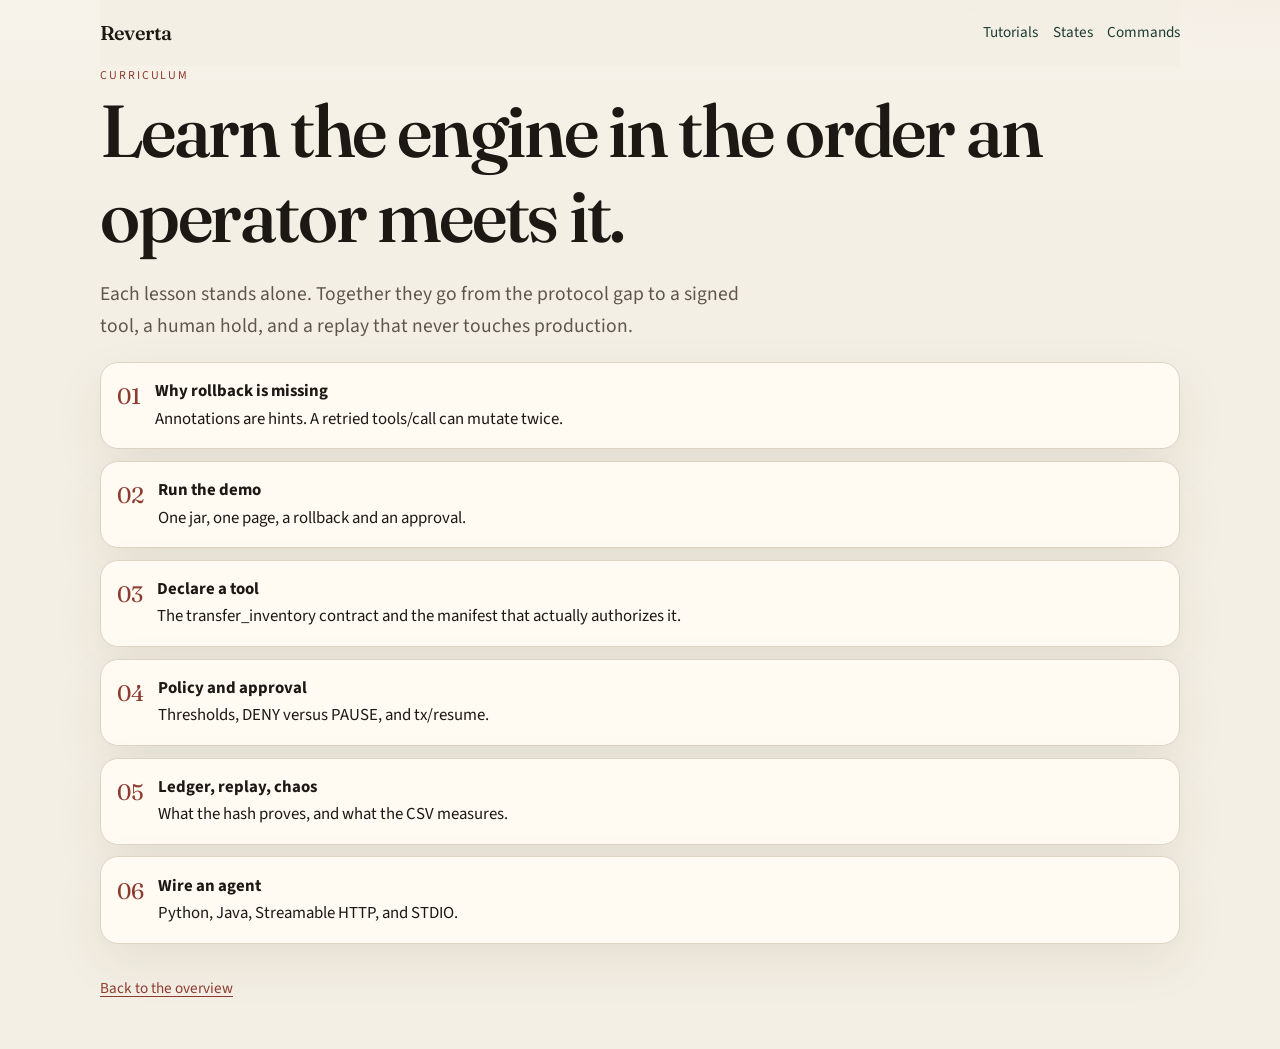
==== docs/tutorials/index.html @ 6c7f8542 "Publish the operator console and the documentation site. The demo shows each ledger hop, and the gui" ====
<!DOCTYPE html>
<html lang="en">
<head>
  <meta charset="utf-8">
  <meta name="viewport" content="width=device-width, initial-scale=1">
  <title>Tutorials — Reverta</title>
  <link rel="stylesheet" href="https://fonts.googleapis.com/css2?family=Fraunces:opsz,wght@9..144,560&family=Source+Sans+3:wght@400;600&display=swap">
  <link rel="stylesheet" href="../assets/site.css">
</head>
<body>
  <div class="wrap">
    <nav class="top">
      <strong><a href="../index.html">Reverta</a></strong>
      <div class="links">
        <a href="index.html">Tutorials</a>
        <a href="../reference/states.html">States</a>
        <a href="../reference/commands.html">Commands</a>
      </div>
    </nav>
    <p class="kicker">Curriculum</p>
    <h1>Learn the engine in the order an operator meets it.</h1>
    <p class="lede">Each lesson stands alone. Together they go from the protocol gap to a signed tool, a human hold, and a replay that never touches production.</p>
    <div class="lessons">
      <a class="lesson" href="01-why-rollback.html"><span class="num">01</span><span><strong>Why rollback is missing</strong><br>Annotations are hints. A retried tools/call can mutate twice.</span></a>
      <a class="lesson" href="02-run-the-demo.html"><span class="num">02</span><span><strong>Run the demo</strong><br>One jar, one page, a rollback and an approval.</span></a>
      <a class="lesson" href="03-declare-a-tool.html"><span class="num">03</span><span><strong>Declare a tool</strong><br>The transfer_inventory contract and the manifest that actually authorizes it.</span></a>
      <a class="lesson" href="04-policy-and-approval.html"><span class="num">04</span><span><strong>Policy and approval</strong><br>Thresholds, DENY versus PAUSE, and tx/resume.</span></a>
      <a class="lesson" href="05-ledger-replay-chaos.html"><span class="num">05</span><span><strong>Ledger, replay, chaos</strong><br>What the hash proves, and what the CSV measures.</span></a>
      <a class="lesson" href="06-sdks.html"><span class="num">06</span><span><strong>Wire an agent</strong><br>Python, Java, Streamable HTTP, and STDIO.</span></a>
    </div>
    <footer><a href="../index.html">Back to the overview</a></footer>
  </div>
</body>
</html>
---- docs/assets/site.css ----
:root {
  --paper: #f4efe4;
  --paper-2: #fffaf2;
  --ink: #1c1914;
  --muted: #5c564c;
  --line: #ddd4c4;
  --pine: #1d3b32;
  --pine-2: #2f6a56;
  --oxide: #8d3b2f;
  --brass: #8a6a32;
  --shadow: 0 18px 50px rgba(48, 36, 18, 0.08);
}
* { box-sizing: border-box; }
html { scroll-behavior: smooth; }
body {
  margin: 0;
  color: var(--ink);
  background:
    radial-gradient(900px 320px at 100% -10%, rgba(141, 59, 47, 0.08), transparent 50%),
    linear-gradient(180deg, #f7f3ea 0%, var(--paper) 220px);
  font-family: "Source Sans 3", "Segoe UI", sans-serif;
  font-size: 1.05rem;
  line-height: 1.65;
}
a { color: var(--oxide); text-underline-offset: 0.18em; }
a:hover { color: var(--pine); }
.wrap { width: min(1080px, calc(100% - 2rem)); margin: 0 auto; }
nav.top {
  display: flex; justify-content: space-between; gap: 1rem; align-items: center;
  padding: 1rem 0; position: sticky; top: 0; background: rgba(244, 239, 228, 0.92);
  backdrop-filter: blur(10px); z-index: 2; border-bottom: 1px solid transparent;
}
nav.top strong { font-family: "Fraunces", Georgia, serif; font-weight: 560; letter-spacing: -0.03em; font-size: 1.25rem; }
nav.top strong a { color: var(--ink); text-decoration: none; }
nav.top .links { display: flex; flex-wrap: wrap; gap: 0.9rem; }
nav.top .links a { color: var(--pine); text-decoration: none; font-size: 0.95rem; }
.hero { display: grid; grid-template-columns: 1.3fr 0.7fr; gap: 1.5rem; align-items: end; padding: 2.2rem 0 1.4rem; }
h1, h2, h3 { font-family: "Fraunces", Georgia, serif; font-weight: 560; letter-spacing: -0.03em; line-height: 1.15; }
h1 { font-size: clamp(2.6rem, 6vw, 4.6rem); margin: 0.2rem 0 0.8rem; }
h2 { font-size: 1.8rem; margin: 2rem 0 0.6rem; }
h3 { font-size: 1.25rem; margin: 1.4rem 0 0.4rem; }
.kicker { margin: 0; color: var(--oxide); letter-spacing: 0.16em; text-transform: uppercase; font-size: 0.75rem; }
.lede { font-size: 1.22rem; color: var(--muted); max-width: 40rem; }
.card, .lesson, .callout, pre, table { background: var(--paper-2); border: 1px solid var(--line); border-radius: 18px; box-shadow: var(--shadow); }
.card { padding: 1.1rem 1.2rem; }
.grid { display: grid; grid-template-columns: repeat(3, 1fr); gap: 0.8rem; }
.lessons { display: grid; gap: 0.7rem; }
.lesson { display: grid; grid-template-columns: auto 1fr; gap: 0.9rem; padding: 0.95rem 1rem; text-decoration: none; color: inherit; }
.lesson:hover { border-color: var(--oxide); }
.num { font-family: "Fraunces", Georgia, serif; color: var(--oxide); font-size: 1.4rem; }
.prose { width: min(760px, 100%); }
.prose p, .prose li { color: #2a261f; }
.prose ul, .prose ol { padding-left: 1.2rem; }
.callout { padding: 0.9rem 1rem; border-left: 4px solid var(--brass); }
pre { padding: 1rem 1.05rem; overflow: auto; font-family: Consolas, "Cascadia Mono", monospace; font-size: 0.92rem; line-height: 1.45; }
code { font-family: Consolas, "Cascadia Mono", monospace; font-size: 0.92em; }
table { width: 100%; border-collapse: collapse; overflow: hidden; }
th, td { text-align: left; padding: 0.65rem 0.8rem; border-bottom: 1px solid var(--line); vertical-align: top; }
th { font-size: 0.82rem; letter-spacing: 0.06em; text-transform: uppercase; color: var(--muted); }
.flow { display: flex; flex-wrap: wrap; gap: 0.4rem; align-items: center; margin: 1rem 0; }
.flow span { background: var(--pine); color: #f4efe4; border-radius: 999px; padding: 0.28rem 0.65rem; font-size: 0.85rem; }
.flow i { color: var(--muted); font-style: normal; }
footer { color: var(--muted); padding: 2rem 0 3rem; font-size: 0.95rem; }
@media (max-width: 800px) {
  .hero, .grid { grid-template-columns: 1fr; }
  nav.top { align-items: flex-start; flex-direction: column; }
}
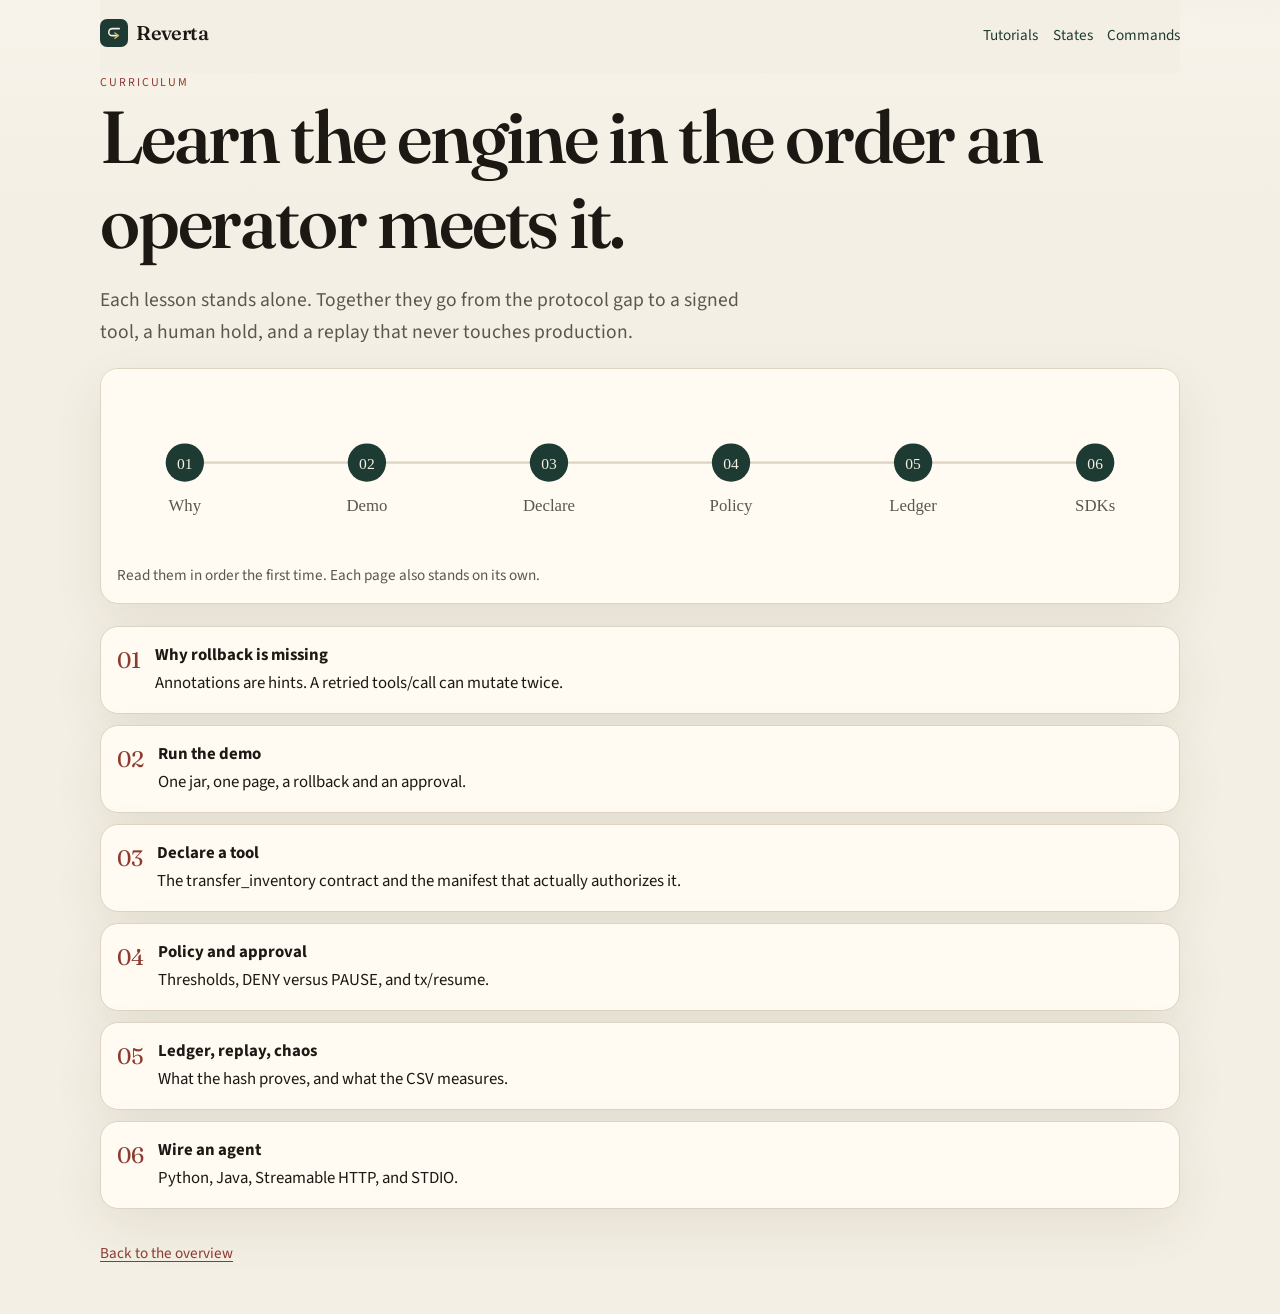
==== commit 726bb1ac: "Illustrate the documentation site. Each guide opens with a diagram, and the site test keeps every im" ====
--- a/docs/tutorials/index.html
+++ b/docs/tutorials/index.html
@@ -5,12 +5,13 @@
   <meta name="viewport" content="width=device-width, initial-scale=1">
   <title>Tutorials — Reverta</title>
   <link rel="stylesheet" href="https://fonts.googleapis.com/css2?family=Fraunces:opsz,wght@9..144,560&family=Source+Sans+3:wght@400;600&display=swap">
+  <link rel="icon" href="../assets/mark.svg" type="image/svg+xml">
   <link rel="stylesheet" href="../assets/site.css">
 </head>
 <body>
   <div class="wrap">
     <nav class="top">
-      <strong><a href="../index.html">Reverta</a></strong>
+      <strong><a href="../index.html"><img src="../assets/mark.svg" alt="" width="28" height="28">Reverta</a></strong>
       <div class="links">
         <a href="index.html">Tutorials</a>
         <a href="../reference/states.html">States</a>
@@ -20,6 +21,10 @@
     <p class="kicker">Curriculum</p>
     <h1>Learn the engine in the order an operator meets it.</h1>
     <p class="lede">Each lesson stands alone. Together they go from the protocol gap to a signed tool, a human hold, and a replay that never touches production.</p>
+    <figure class="plate">
+      <img src="../assets/curriculum.svg" alt="Six lessons in order: why rollback is missing, the demo, declaring a tool, policy, the ledger, and the SDKs.">
+      <figcaption>Read them in order the first time. Each page also stands on its own.</figcaption>
+    </figure>
     <div class="lessons">
       <a class="lesson" href="01-why-rollback.html"><span class="num">01</span><span><strong>Why rollback is missing</strong><br>Annotations are hints. A retried tools/call can mutate twice.</span></a>
       <a class="lesson" href="02-run-the-demo.html"><span class="num">02</span><span><strong>Run the demo</strong><br>One jar, one page, a rollback and an approval.</span></a>
--- a/docs/assets/site.css
+++ b/docs/assets/site.css
@@ -31,10 +31,11 @@
   backdrop-filter: blur(10px); z-index: 2; border-bottom: 1px solid transparent;
 }
 nav.top strong { font-family: "Fraunces", Georgia, serif; font-weight: 560; letter-spacing: -0.03em; font-size: 1.25rem; }
-nav.top strong a { color: var(--ink); text-decoration: none; }
+nav.top strong a { color: var(--ink); text-decoration: none; display: inline-flex; align-items: center; gap: 0.55rem; }
+nav.top strong img { width: 28px; height: 28px; display: block; }
 nav.top .links { display: flex; flex-wrap: wrap; gap: 0.9rem; }
 nav.top .links a { color: var(--pine); text-decoration: none; font-size: 0.95rem; }
-.hero { display: grid; grid-template-columns: 1.3fr 0.7fr; gap: 1.5rem; align-items: end; padding: 2.2rem 0 1.4rem; }
+.hero { display: grid; grid-template-columns: 1fr; gap: 0.4rem; align-items: start; padding: 2.2rem 0 0.4rem; }
 h1, h2, h3 { font-family: "Fraunces", Georgia, serif; font-weight: 560; letter-spacing: -0.03em; line-height: 1.15; }
 h1 { font-size: clamp(2.6rem, 6vw, 4.6rem); margin: 0.2rem 0 0.8rem; }
 h2 { font-size: 1.8rem; margin: 2rem 0 0.6rem; }
@@ -43,6 +44,13 @@
 .lede { font-size: 1.22rem; color: var(--muted); max-width: 40rem; }
 .card, .lesson, .callout, pre, table { background: var(--paper-2); border: 1px solid var(--line); border-radius: 18px; box-shadow: var(--shadow); }
 .card { padding: 1.1rem 1.2rem; }
+.glyph { width: 52px; height: 52px; display: block; margin-bottom: 0.35rem; }
+figure.plate { margin: 1.1rem 0 1.4rem; background: var(--paper-2); border: 1px solid var(--line); border-radius: 18px; box-shadow: var(--shadow); overflow: hidden; }
+figure.plate img { display: block; width: 100%; height: auto; }
+figure.plate figcaption { padding: 0.15rem 1rem 0.9rem; color: var(--muted); font-size: 0.95rem; }
+.hero-plate { margin: 0; }
+.jump { display: flex; flex-wrap: wrap; gap: 0.8rem 1.1rem; }
+.jump a { font-weight: 600; }
 .grid { display: grid; grid-template-columns: repeat(3, 1fr); gap: 0.8rem; }
 .lessons { display: grid; gap: 0.7rem; }
 .lesson { display: grid; grid-template-columns: auto 1fr; gap: 0.9rem; padding: 0.95rem 1rem; text-decoration: none; color: inherit; }
